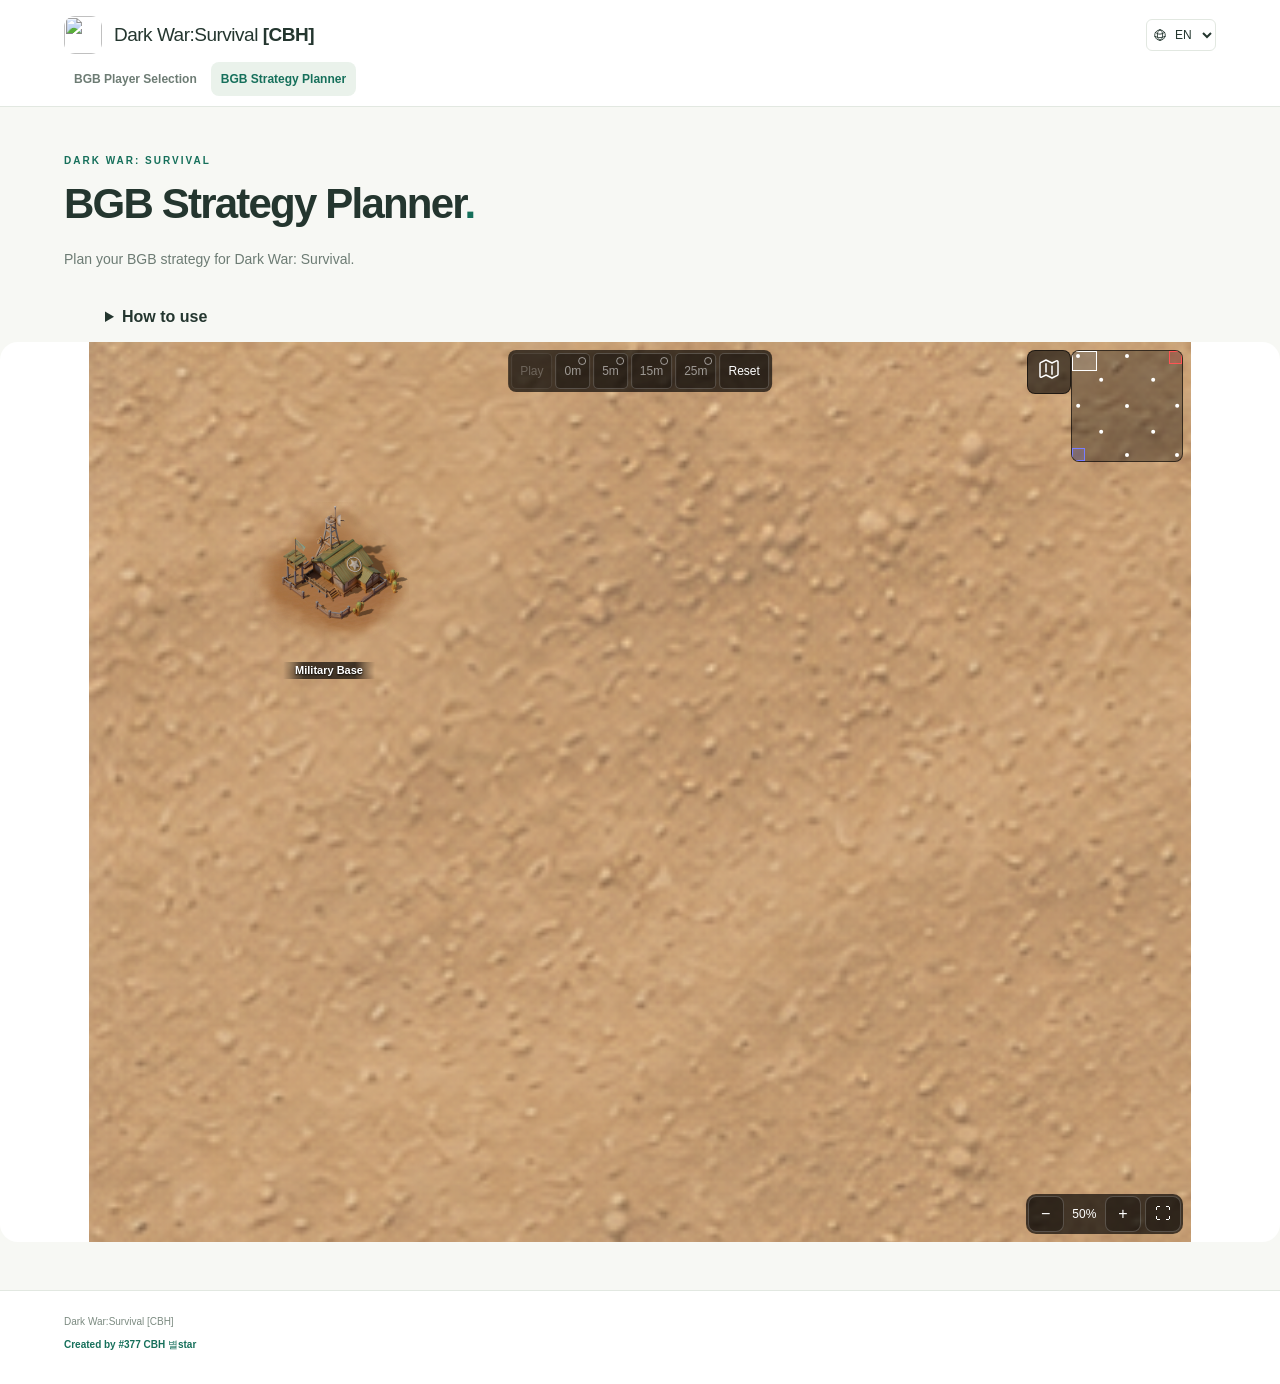
==== strategy.html @ 33934e62 "feat(randomBGB): 팀별 인원 선발과 BGB 전략 설계 추가 - A·B팀 신청자를 따로 관리하고 중복 신청을 제외한 뒤 팀별로 랜덤 또는 입력 순서로 선발 - 모바일 명" ====
<!doctype html>
<html lang="en">
<head>
  <meta charset="utf-8">
  <meta name="viewport" content="width=device-width, initial-scale=1">
  <meta name="description" content="Plan BGB tower layouts for Dark War: Survival." data-ko-content="다크워 서바이벌의 BGB 전략을 설계하는 도구입니다.">
  <meta name="theme-color" content="#16705b">
  <title data-ko-text="BGB 전략 설계">BGB Strategy Planner</title>
  <link rel="icon" type="image/png" href="./images/favicon.png">
  <link rel="stylesheet" href="./styles.css">
  <script src="./language.js" defer></script>
</head>
<body>
  <header class="site-header">
    <div class="page-shell site-header-inner">
      <div class="brand"><img class="brand-icon" src="./images/favicon.png" alt="" width="38" height="38"><span>Dark War:Survival <strong>[CBH]</strong></span></div>
      <select id="site-language" class="site-language" aria-label="Language" data-ko-aria-label="언어">
        <option value="ko" lang="ko">KO</option>
        <option value="en" lang="en" selected>EN</option>
      </select>
      <nav class="site-nav" aria-label="Site navigation" data-ko-aria-label="페이지 이동">
        <a href="./index.html" data-ko-text="BGB 인원 선발">BGB Player Selection</a>
        <a href="./strategy.html" aria-current="page" data-ko-text="BGB 전략 설계">BGB Strategy Planner</a>
      </nav>
    </div>
  </header>

  <div class="page-shell strategy-page">
    <main>
      <section class="intro" aria-labelledby="page-title">
        <p class="eyebrow">DARK WAR: SURVIVAL</p>
        <h1 id="page-title"><span data-ko-text="BGB 전략 설계">BGB Strategy Planner</span><span class="title-dot">.</span></h1>
        <p class="intro-description" data-ko-text="다크워 서바이벌 BGB 전략을 준비하는 공간입니다.">Plan your BGB strategy for Dark War: Survival.</p>
      </section>

      <details class="strategy-guide">
        <summary><strong data-ko-text="사용 방법">How to use</strong></summary>
        <ul>
          <li><strong data-ko-text="마우스">Mouse</strong> <span data-ko-text="드래그하거나 스페이스바를 누른 채 드래그하면 지도가 이동합니다. Ctrl/⌘를 누른 채 휠을 굴리면 확대·축소됩니다.">Drag the map or hold Space while dragging. Hold Ctrl or ⌘ and scroll to zoom.</span></li>
          <li><strong data-ko-text="터치">Touch</strong> <span data-ko-text="두 손가락을 같은 방향으로 드래그하거나 스페이스바를 누른 채 한 손가락으로 드래그하면 지도가 이동합니다. 두 손가락을 벌리거나 오므리면 확대·축소됩니다.">Drag with two fingers, or hold Space and drag with one finger, to move the map. Pinch to zoom.</span></li>
          <li><strong data-ko-text="타워 이동">Move a tower</strong> <span data-ko-text="타워와 목적지를 차례로 선택한 뒤 확인 버튼을 누르세요.">Select a tower, choose a destination, then press the check button to move.</span></li>
          <li><strong data-ko-text="이름 변경">Rename a tower</strong> <span data-ko-text="타워를 더블클릭하거나 두 번 탭해 이름을 바꾸세요.">Double-click or double-tap a tower to rename it.</span> <button id="strategy-reset-names" type="button" data-ko-text="타워 이름 초기화" disabled>Reset Tower Names</button></li>
          <li><strong data-ko-text="배치 저장">Save a layout</strong> <span data-ko-text="재생을 끈 상태에서 타워를 이동한 뒤 시간 버튼을 누르면 위치가 저장됩니다.">With Play off, move a tower and select a time button to save the positions.</span></li>
          <li><strong data-ko-text="배치 재생">Play a saved layout</strong> <span data-ko-text="재생을 켜고 시간 버튼을 누르면 타워가 저장된 위치로 이동합니다.">Turn on Play and select a time button to move the towers to their saved positions.</span></li>
          <li><strong data-ko-text="초기화">Reset</strong> <span data-ko-text="초기화를 누르면 타워가 시작 위치로 돌아가고, 저장된 배치가 모두 삭제되며 재생이 꺼집니다.">Press Reset to return towers to their starting positions, delete all saved layouts, and turn off Play.</span></li>
        </ul>
      </details>

      <section class="panel strategy-board" aria-label="Strategy canvas" data-ko-aria-label="전략 캔버스">
        <div id="strategy-map" class="strategy-map">
          <div id="strategy-move-status" class="strategy-move-status" role="status" data-ko-text="이동할 수 없는 위치입니다." hidden>You can’t move to this location.</div>
          <div id="strategy-save-status" class="strategy-move-status" role="status" data-ko-text="타워를 이동한 후 저장해 주세요." hidden>Move a tower before saving.</div>
          <div id="strategy-base-info" class="strategy-base-info" hidden>
            <img src="./images/bgb-strategy/industry-plant-no-shadow.png" width="32" height="32" alt="">
            <span id="strategy-base-info-name" aria-live="polite"></span>
            <button id="strategy-base-info-clear" type="button" aria-label="Clear tower selection" data-ko-aria-label="타워 선택 해제">
              <svg width="20" height="20" viewBox="0 0 24 24" fill="none" stroke="currentColor" stroke-width="1.5" aria-hidden="true">
                <circle cx="12" cy="12" r="9"></circle>
                <path d="m9 9 6 6m0-6-6 6" stroke-linecap="round"></path>
              </svg>
            </button>
          </div>
          <div id="strategy-record-controls" class="strategy-record-controls" role="group" aria-label="Layout recording" data-ko-aria-label="전략 배치 기록">
            <button id="strategy-play" type="button" aria-pressed="false" data-ko-text="재생" disabled>Play</button>
            <button type="button" data-minute="0" data-ko-text="0분">0m</button>
            <button type="button" data-minute="5" data-ko-text="5분">5m</button>
            <button type="button" data-minute="15" data-ko-text="15분">15m</button>
            <button type="button" data-minute="25" data-ko-text="25분">25m</button>
            <button id="strategy-record-reset" type="button" data-ko-text="초기화">Reset</button>
          </div>
          <div class="strategy-zoom" role="group" aria-label="Map zoom" data-ko-aria-label="전장 확대 및 축소">
            <button id="strategy-zoom-out" type="button" aria-label="Zoom out" data-ko-aria-label="축소">−</button>
            <output id="strategy-zoom-level" aria-label="Current zoom" data-ko-aria-label="현재 확대율"></output>
            <button id="strategy-zoom-in" type="button" aria-label="Zoom in" data-ko-aria-label="확대">+</button>
            <button id="strategy-fullscreen" type="button" aria-label="Fullscreen" data-ko-aria-label="전체화면" aria-pressed="false" hidden>⛶</button>
          </div>
          <div id="strategy-viewport" class="strategy-viewport" tabindex="0" role="region" aria-label="Battlefield map" data-ko-aria-label="전장 지도">
            <div class="strategy-surface">
              <canvas id="strategy-canvas" class="strategy-canvas" width="1200" height="1200" aria-label="BGB strategy map" data-ko-aria-label="BGB 전략 지도">
                <span data-ko-text="이 브라우저는 캔버스를 지원하지 않습니다.">This browser does not support canvas.</span>
              </canvas>
              <div class="strategy-territory strategy-territory-blue">
                <div class="strategy-hq" role="img" aria-label="Blue Team Headquarters" data-ko-aria-label="청팀 본부 건물"><span class="strategy-building-name" data-ko-text="본부 건물">Headquarters</span></div>
              </div>
              <div class="strategy-territory strategy-territory-red">
                <div class="strategy-hq" role="img" aria-label="Red Team Headquarters" data-ko-aria-label="홍팀 본부 건물"><span class="strategy-building-name" data-ko-text="본부 건물">Headquarters</span></div>
              </div>
              <div class="strategy-facility strategy-military strategy-military-northwest">
                <div class="strategy-facility-image" role="img" aria-label="Northwest Military Base" data-ko-aria-label="좌상단 군사 기지"><span class="strategy-building-name" data-ko-text="군사 기지">Military Base</span></div>
              </div>
              <div class="strategy-facility strategy-military strategy-military-southeast">
                <div class="strategy-facility-image" role="img" aria-label="Southeast Military Base" data-ko-aria-label="우하단 군사 기지"><span class="strategy-building-name" data-ko-text="군사 기지">Military Base</span></div>
              </div>
              <div class="strategy-facility strategy-hospital strategy-hospital-north">
                <div class="strategy-facility-image" role="img" aria-label="Northern Field Hospital" data-ko-aria-label="상단 의료 센터"><span class="strategy-building-name" data-ko-text="의료 센터">Field Hospital</span></div>
              </div>
              <div class="strategy-facility strategy-hospital strategy-hospital-south">
                <div class="strategy-facility-image" role="img" aria-label="Southern Field Hospital" data-ko-aria-label="하단 의료 센터"><span class="strategy-building-name" data-ko-text="의료 센터">Field Hospital</span></div>
              </div>
              <div class="strategy-facility strategy-refinery" style="--x: 39.5; --y: 110.5"><div class="strategy-facility-image" role="img" aria-label="Northwest Oil Refinery" data-ko-aria-label="왼쪽 위 정유 기지"><span class="strategy-building-name" data-ko-text="정유 기지">Oil Refinery</span></div></div>
              <div class="strategy-facility strategy-refinery" style="--x: 110.5; --y: 110.5"><div class="strategy-facility-image" role="img" aria-label="Northeast Oil Refinery" data-ko-aria-label="오른쪽 위 정유 기지"><span class="strategy-building-name" data-ko-text="정유 기지">Oil Refinery</span></div></div>
              <div class="strategy-facility strategy-refinery" style="--x: 7.5; --y: 74.5"><div class="strategy-facility-image" role="img" aria-label="Western Oil Refinery" data-ko-aria-label="왼쪽 정유 기지"><span class="strategy-building-name" data-ko-text="정유 기지">Oil Refinery</span></div></div>
              <div class="strategy-facility strategy-refinery" style="--x: 142.5; --y: 74.5"><div class="strategy-facility-image" role="img" aria-label="Eastern Oil Refinery" data-ko-aria-label="오른쪽 정유 기지"><span class="strategy-building-name" data-ko-text="정유 기지">Oil Refinery</span></div></div>
              <div class="strategy-facility strategy-refinery" style="--x: 39.5; --y: 39.5"><div class="strategy-facility-image" role="img" aria-label="Southwest Oil Refinery" data-ko-aria-label="왼쪽 아래 정유 기지"><span class="strategy-building-name" data-ko-text="정유 기지">Oil Refinery</span></div></div>
              <div class="strategy-facility strategy-refinery" style="--x: 110.5; --y: 39.5"><div class="strategy-facility-image" role="img" aria-label="Southeast Oil Refinery" data-ko-aria-label="오른쪽 아래 정유 기지"><span class="strategy-building-name" data-ko-text="정유 기지">Oil Refinery</span></div></div>
              <div class="strategy-facility strategy-rare-earth"><div class="strategy-facility-image" role="img" aria-label="Rare Earth Factory" data-ko-aria-label="희토류 공장"><span class="strategy-building-name" data-ko-text="희토류 공장">Rare Earth Factory</span></div></div>
              <div id="strategy-selection" class="strategy-selection" aria-hidden="true" hidden></div>
              <div id="strategy-move-preview" class="strategy-move-preview" hidden>
                <div class="strategy-move-actions">
                  <button id="strategy-move-cancel" type="button" aria-label="Cancel move" data-ko-aria-label="이동 취소">×</button>
                  <button id="strategy-move-confirm" type="button" aria-label="Confirm move" data-ko-aria-label="이동 확정">✓</button>
                </div>
              </div>
            </div>
          </div>
          <div class="strategy-minimap-controls">
            <button id="strategy-minimap-toggle" class="strategy-minimap-toggle" type="button" aria-controls="strategy-minimap" aria-expanded="true" aria-label="Hide minimap" data-ko-aria-label="미니맵 접기">
              <svg xmlns="http://www.w3.org/2000/svg" fill="none" viewBox="0 0 24 24" stroke-width="1.5" stroke="currentColor" aria-hidden="true" width="24" height="24">
                <path stroke-linecap="round" stroke-linejoin="round" d="M9 6.75V15m6-6v8.25m.503 3.498 4.875-2.437c.381-.19.622-.58.622-1.006V4.82c0-.836-.88-1.38-1.628-1.006l-3.869 1.934c-.317.159-.69.159-1.006 0L9.503 3.252a1.125 1.125 0 0 0-1.006 0L3.622 5.689C3.24 5.88 3 6.27 3 6.695V19.18c0 .836.88 1.38 1.628 1.006l3.869-1.934c.317-.159.69-.159 1.006 0l4.994 2.497c.317.158.69.158 1.006 0Z"/>
              </svg>
            </button>
            <div id="strategy-minimap" class="strategy-minimap" role="img" aria-label="Minimap showing bases, fixed buildings, and the current view" data-ko-aria-label="본진 영역, 고정 건물, 현재 시야를 보여주는 미니맵">
              <div id="strategy-minimap-markers" class="strategy-minimap-markers" aria-hidden="true"></div>
              <div id="strategy-minimap-view" class="strategy-minimap-view"></div>
            </div>
          </div>
        </div>
      </section>
    </main>

  </div>
  <footer class="site-footer">
    <div class="page-shell site-footer-inner">Dark War:Survival [CBH]<br><span class="creator-credit" data-ko-text="제작 · #377 CBH 별star">Created by #377 CBH 별star</span></div>
  </footer>
  <script defer src="./strategy.js"></script>
</body>
</html>
---- styles.css ----
:root {
  color-scheme: light;
  --ink: #24362f;
  --muted: #6d7c74;
  --green: #16705b;
  --border: #e2e8e1;
  font-family: -apple-system, BlinkMacSystemFont, "Segoe UI", "Apple SD Gothic Neo", "Malgun Gothic", sans-serif;
  color: var(--ink);
  background: #f7f8f4;
  font-synthesis: none;
}

* { box-sizing: border-box; }
body { margin: 0; }
button, input, textarea { font: inherit; }
button { cursor: pointer; }
svg { flex-shrink: 0; }
[hidden] { display: none !important; }
.icon-defs { position: absolute; width: 0; height: 0; overflow: hidden; }
.icon { width: 24px; height: 24px; }
.page-shell { max-width: 1200px; margin: 0 auto; padding-inline: 24px; }
.draw-shell { max-width: 640px; }
.site-header { border-bottom: 1px solid var(--border); background: #fff; }
.site-header-inner { display: grid; grid-template-columns: minmax(0, 1fr) auto; align-items: center; gap: 8px; padding-block: 16px 10px; }
.brand { display: flex; align-items: center; gap: 12px; font-size: 19px; letter-spacing: -.5px; }
.brand strong { font-weight: 750; }
.brand-icon { width: 38px; height: 38px; border-radius: 11px; object-fit: cover; }
.site-nav { grid-column: 1 / -1; display: flex; flex-wrap: wrap; align-items: center; gap: 4px; }
.site-nav a { padding: 10px; border-radius: 8px; color: var(--muted); font-size: 12px; font-weight: 650; text-decoration: none; white-space: nowrap; }
.site-nav a:hover, .site-nav a[aria-current="page"] { background: #eaf2eb; color: var(--green); }
.site-nav a:focus-visible, .site-language:focus-visible { outline: 3px solid #6ea58d; outline-offset: 2px; }
.site-language { min-height: 32px; padding: 2px 6px 2px 24px; border: 1px solid var(--border); border-radius: 6px; background: #fff url("./images/globe-alt.svg") 6px center / 14px no-repeat; color: var(--ink); font: inherit; font-size: 12px; }
.intro { padding: 48px 0 36px; }
.eyebrow { margin: 0 0 12px; color: var(--green); font-size: 10px; font-weight: 750; letter-spacing: 2px; }
h1 { margin: 0; font-size: clamp(30px, 4vw, 42px); line-height: 1.25; letter-spacing: -1.8px; font-weight: 750; }
.title-dot { color: var(--green); }
.intro-description { margin: 16px 0 0; color: var(--muted); font-size: 14px; line-height: 1.8; word-break: keep-all; }
.workspace, #draw-form { display: grid; grid-template-columns: minmax(0, 1fr); gap: 16px; }
.panel { border: 1px solid var(--border); border-radius: 18px; background: #fff; }
.page-shell.strategy-page { max-width: none; padding-inline: 0; }
.strategy-page .intro { max-width: 1200px; margin-inline: auto; padding-inline: 24px; }
.strategy-guide { width: 1102px; max-width: 100%; margin: 0 auto 16px; padding-inline: 16px; }
.strategy-guide summary { width: fit-content; cursor: pointer; }
.strategy-guide ul { display: grid; gap: 4px; margin: 8px 0 0; padding-left: 18px; color: var(--muted); font-size: 13px; line-height: 1.6; }
.strategy-guide button { margin-inline-start: 4px; padding: 2px 6px; border: 1px solid var(--border); border-radius: 5px; background: white; color: var(--ink); white-space: nowrap; }
.strategy-guide button:disabled { opacity: .5; cursor: default; }
.strategy-board { border: 0; }
.strategy-map { position: relative; width: 1102px; max-width: 100%; margin-inline: auto; }
.strategy-map:fullscreen { width: 100%; height: 100%; }
.strategy-map:fullscreen .strategy-viewport { height: 100%; }
.strategy-zoom button[aria-pressed="true"] { background: #fff4; }
.strategy-move-status { position: absolute; z-index: 1; bottom: 12px; left: 50%; translate: -50% 0; width: max-content; max-width: calc(100% - 24px); padding: 6px 10px; border-radius: 6px; background: #000b; color: white; font-size: 12px; text-align: center; pointer-events: none; }
.strategy-base-info:not([hidden]) { position: absolute; z-index: 1; top: 8px; left: 8px; display: flex; align-items: center; gap: 6px; max-width: calc((100% - 158px) / 2); padding: 4px 8px; border-radius: 8px; background: #000a; color: white; font-size: 12px; pointer-events: none; }
.strategy-base-info img { flex: none; object-fit: contain; }
.strategy-base-info { border: 2px solid #787dff; }
.strategy-base-info.is-red-team { border-color: #ff5454; }
.strategy-base-info span { flex: 1; min-width: 0; overflow: hidden; text-overflow: ellipsis; white-space: nowrap; }
.strategy-base-info button { display: grid; place-items: center; flex: none; width: 44px; height: 44px; padding: 0; border: 0; background: transparent; color: inherit; pointer-events: auto; }
.strategy-zoom { position: absolute; z-index: 1; right: 8px; bottom: 8px; display: flex; align-items: center; gap: 4px; padding: 2px; border-radius: 10px; background: #000a; color: white; }
.strategy-zoom button { width: 36px; height: 36px; border: 1px solid #fff3; border-radius: 8px; background: #0004; color: inherit; }
.strategy-zoom button:disabled { opacity: .45; cursor: default; }
.strategy-zoom output { min-width: 5ch; text-align: center; font-size: 12px; font-variant-numeric: tabular-nums; }
.strategy-record-controls { position: absolute; z-index: 3; top: 8px; left: 50%; translate: -50% 0; display: flex; gap: 3px; padding: 3px; border-radius: 8px; background: #000a; color: white; }
.strategy-record-controls button { min-height: 36px; padding: 0 8px; border: 1px solid #fff3; border-radius: 5px; background: #0004; color: inherit; font-size: 12px; white-space: nowrap; }
.strategy-record-controls button:disabled { opacity: .45; cursor: default; }
.strategy-record-controls button[aria-pressed="true"] { background: #a73232; }
.strategy-record-controls [data-minute]:not(.is-recorded),
.strategy-record-controls:not(:has(.is-recorded)) #strategy-play { color: #fff8; }
.strategy-record-controls [data-minute] { position: relative; }
.strategy-record-controls [data-minute]::after { content: ""; position: absolute; top: 3px; right: 3px; width: 6px; height: 6px; border: 1px solid #fff8; border-radius: 50%; pointer-events: none; }
.strategy-record-controls .is-recorded { border-color: #a4da69; background: #375422; }
.strategy-record-controls .is-recorded::after { border-color: #a4da69; background: #a4da69; }
.strategy-viewport { width: 100%; height: 100vh; height: 100dvh; overflow: auto; scrollbar-width: none; touch-action: none; }
.strategy-viewport::-webkit-scrollbar { display: none; }
.strategy-surface { position: relative; overflow: clip; }
.strategy-territory { position: absolute; width: calc(18 * var(--cell-size)); aspect-ratio: 1; container-type: inline-size; outline: 2px solid currentColor; outline-offset: -2px; box-shadow: inset 0 0 14px currentColor; pointer-events: none; }
.strategy-territory-blue { bottom: 0; left: 0; color: #787dff; --hq-image: url("./images/bgb-strategy/bgb-hq-blue.png"); --hq-glow: #60a5fa73; }
.strategy-territory-red { top: 0; right: 0; color: #ff5454; --hq-image: url("./images/bgb-strategy/bgb-hq-red.png"); --hq-glow: #f8717173; }
.strategy-hq { position: absolute; width: calc(100% * 5 / 18); aspect-ratio: 1; background: var(--hq-image) center / contain no-repeat; filter: drop-shadow(0 7px 7px #2d160a57) drop-shadow(0 0 14px var(--hq-glow)); }
.strategy-territory-blue .strategy-hq { bottom: 0; left: 0; }
.strategy-territory-red .strategy-hq { top: 0; right: 0; }
.strategy-player-base { position: absolute; width: calc(100% / 6); aspect-ratio: 1; background: url("./images/bgb-strategy/industry-plant-no-shadow.png") center / contain no-repeat; pointer-events: auto; cursor: grab; }
.strategy-player-base {
  --avatar-size: clamp(12px, 42%, 56px);
}
.strategy-player-base:has(> .strategy-arrival) {
  background-image: none;
}
.strategy-arrival {
  --arrival-duration: 2000ms;
  position: absolute;
  inset: 0;
  pointer-events: none;
}
.strategy-arrival::before {
  content: "";
  position: absolute;
  inset: 11% 10%;
  background: radial-gradient(ellipse, #8cecff66, transparent 68%);
  animation: strategy-arrival-glow var(--arrival-duration) ease-out both;
}
.strategy-arrival::after {
  content: "";
  position: absolute;
  inset: 10%;
  border-radius: 50%;
  background: conic-gradient(transparent 10%, #55c8ef22 35%, #77dafa 64%, #dcfaff 78%, transparent 84%);
  mask-image: radial-gradient(closest-side, transparent 58%, black 74%, black 87%, transparent 100%);
  animation: strategy-arrival-spin var(--arrival-duration) linear both;
}
.strategy-arrival > span {
  position: absolute;
  inset: 0;
  background: url("./images/bgb-strategy/industry-plant-no-shadow.png") center / contain no-repeat;
  animation: strategy-base-appear var(--arrival-duration) ease-out both;
}
.strategy-arrival > i {
  position: absolute;
  left: 50%;
  bottom: 50%;
  width: clamp(4px, 14%, 28px);
  height: 190%;
  border-radius: 50%;
  background: linear-gradient(transparent, #7cdeff80 55%, #edfcff 96%, transparent);
  box-shadow: 0 12px 18px -7px #61dcff;
  transform-origin: center bottom;
  animation: strategy-arrival-beam var(--arrival-duration) ease-out both;
}
@keyframes strategy-arrival-beam {
  0%, 65% { opacity: 0; transform: translate(-50%, -110%) scaleX(.45); }
  71% { opacity: .75; }
  77% { opacity: 1; transform: translate(-50%, 0) scaleX(1); }
  90%, 100% { opacity: 0; transform: translate(-50%, 0) scaleX(.5); }
}
@keyframes strategy-arrival-spin {
  0% { transform: scale(.35) scaleY(.62) rotate(0turn); opacity: 0; }
  14%, 76% { opacity: .85; }
  100% { transform: scale(1.15) scaleY(.62) rotate(4turn); opacity: 0; }
}
@keyframes strategy-base-appear {
  0%, 76% { opacity: 0; }
  100% { opacity: 1; }
}
@keyframes strategy-arrival-glow {
  0%, 100% { opacity: 0; }
  48% { opacity: 1; }
}
.strategy-player-base:has(> .strategy-arrival) > .strategy-building-name,
.strategy-player-base.is-selected:has(> .strategy-arrival)::before,
.strategy-player-base.is-selected:has(> .strategy-arrival)::after {
  visibility: hidden;
}
.strategy-player-base::before,
.strategy-player-base::after {
  position: absolute;
  top: 40%;
  left: 50%;
  translate: -50% -50%;
  width: var(--avatar-size);
  aspect-ratio: 1;
  border-radius: 50%;
  pointer-events: none;
}
.strategy-player-base.is-selected::before,
.strategy-player-base.is-selected::after { content: ""; }
.strategy-player-base::before {
  z-index: 1;
  border: 2px solid #efd6b7;
  background: #969593 url("data:image/svg+xml,%3Csvg xmlns='http://www.w3.org/2000/svg' viewBox='0 0 24 24' fill='white'%3E%3Ccircle cx='12' cy='8' r='4'/%3E%3Cpath d='M4 21a8 8 0 0 1 16 0z'/%3E%3C/svg%3E") center / 66% no-repeat;
  box-shadow: 0 1px 3px #0006;
}
.strategy-player-base::after {
  width: calc(var(--avatar-size) + clamp(5px, 10%, 12px));
  background: conic-gradient(transparent 0deg 48deg, #8fe83b 48deg 145deg, transparent 145deg);
  mask-image: radial-gradient(circle closest-side, transparent 78%, black 80%);
}
.strategy-building-name {
  position: absolute;
  left: 50%;
  translate: -50% 0;
  padding: 2px 6px;
  color: white;
  font-size: 11px;
  font-weight: 700;
  line-height: 1.2;
  white-space: nowrap;
}
.strategy-player-base .strategy-building-name,
.strategy-hq .strategy-building-name {
  bottom: 0;
  max-width: 100%;
  overflow: hidden;
  text-overflow: ellipsis;
  border-radius: 4px;
  background: #000a;
  color: #93c5fd;
  font-size: clamp(8px, 3cqw, 12px);
}
.strategy-territory-red .strategy-building-name { color: #fca5a5; }
.strategy-facility-image .strategy-building-name {
  top: 100%;
  padding-inline: 12px;
  background: linear-gradient(90deg, transparent, #000a 22% 78%, transparent);
  text-shadow: 0 1px 2px #000;
}
@container (min-width: 360px) {
  .strategy-hq { background-image: url("./images/bgb-strategy/bgb-headquarters.png"); }
}
.strategy-facility { position: absolute; width: calc(5 * var(--cell-size)); aspect-ratio: 1; container-type: inline-size; pointer-events: none; }
.strategy-surface .strategy-territory,
.strategy-surface .strategy-facility { pointer-events: auto; cursor: grab; }
.strategy-viewport.has-selected-base .strategy-facility { background-color: rgb(0 0 0 / 8%); box-shadow: inset 0 0 0 1px #2d160a40, 0 0 3px #2d160a33; }
.strategy-military { --facility-overview: url("./images/bgb-strategy/lod-military-center.png"); --facility-detail: url("./images/bgb-strategy/military-center.png"); }
.strategy-military-northwest { top: calc(5 * var(--cell-size)); left: calc(5 * var(--cell-size)); }
.strategy-military-southeast { bottom: calc(5 * var(--cell-size)); right: calc(5 * var(--cell-size)); }
.strategy-hospital { left: calc(72 * var(--cell-size)); --facility-overview: url("./images/bgb-strategy/lod-field-hospital.png"); --facility-detail: url("./images/bgb-strategy/hospital.png"); }
.strategy-hospital-north { top: calc(5 * var(--cell-size)); }
.strategy-hospital-south { bottom: calc(5 * var(--cell-size)); }
.strategy-refinery {
  left: calc(var(--x) * var(--cell-size));
  bottom: calc(var(--y) * var(--cell-size));
  translate: -50% 50%;
  --facility-overview: url("./images/bgb-strategy/lod-oil-refinery.png");
  --facility-detail: url("./images/bgb-strategy/oil-refinery.png");
}
.strategy-rare-earth {
  left: calc(72 * var(--cell-size));
  bottom: calc(72 * var(--cell-size));
  --facility-overview: url("./images/bgb-strategy/lod-golden-ball.png");
  --facility-detail: url("./images/bgb-strategy/golden-ball.png");
}
.strategy-facility-image { position: absolute; inset: 0; background: var(--facility-overview) center / contain no-repeat; }
@container (min-width: 100px) {
  .strategy-facility-image { background-image: var(--facility-detail); }
}
.strategy-canvas {
  display: block;
  width: 100%;
  height: auto;
  cursor: grab;
  background:
    linear-gradient(#ffe8c240, #ffe8c240),
    #ac805b url("./images/bgb-strategy/bgb-sand.png") center / cover;
}
.strategy-selection { position: absolute; width: var(--cell-size); height: var(--cell-size); border: 2px solid #fff2af; background: #ffdf851c; box-shadow: 0 0 8px 2px #ffd87a9c, inset 0 0 5px #ffdc88; pointer-events: none; }
.strategy-selection::before, .strategy-selection::after { content: ''; position: absolute; }
.strategy-selection::before { inset: -2px -100%; background: linear-gradient(90deg, transparent, #ffe7a699, transparent) top / 100% 1px no-repeat, linear-gradient(90deg, transparent, #ffe7a699, transparent) bottom / 100% 1px no-repeat; }
.strategy-selection::after { inset: -100% -2px; background: linear-gradient(transparent, #ffe7a699, transparent) left / 1px 100% no-repeat, linear-gradient(transparent, #ffe7a699, transparent) right / 1px 100% no-repeat; }
.strategy-move-preview {
  --placement-color: #beef68;
  position: absolute;
  z-index: 2;
  width: calc(3 * var(--cell-size));
  aspect-ratio: 1;
  background:
    url("./images/bgb-strategy/industry-plant-no-shadow.png") center / contain no-repeat,
    linear-gradient(90deg, var(--placement-color) 1px, transparent 1px) 0 0 / calc(100% / 3) 100%,
    linear-gradient(var(--placement-color) 1px, transparent 1px) 0 0 / 100% calc(100% / 3),
    color-mix(in srgb, var(--placement-color) 40%, transparent);
  box-shadow: inset 0 0 0 1px var(--placement-color);
  pointer-events: none;
}
.strategy-move-preview.is-blocked { --placement-color: #ff6262; }
.strategy-move-actions { position: absolute; top: calc(100% + 4px); left: 50%; translate: -50% 0; display: flex; gap: 4px; }
.strategy-move-preview.is-near-bottom .strategy-move-actions { top: auto; bottom: calc(100% + 4px); }
.strategy-move-actions button { width: 44px; height: 44px; padding: 0; border: 1px solid #0005; border-radius: 50%; background: #e65b4e; color: white; font-size: 22px; font-weight: 700; box-shadow: 0 2px 4px #2d160a55, inset 0 -2px 0 #0003; text-shadow: 0 1px 2px #0008; pointer-events: auto; }
#strategy-move-confirm { background: #91c843; }
#strategy-move-confirm:disabled { background: #55534f; color: #c5c2bc; cursor: default; }
.strategy-viewport:active .strategy-canvas { cursor: grabbing; }
.strategy-viewport.has-selected-base :is(.strategy-canvas, .strategy-player-base, .strategy-territory, .strategy-facility) { cursor: default; }
.strategy-minimap-controls { position: absolute; top: 8px; right: 8px; width: min(156px, calc((100% - 158px) / 2)); display: flex; justify-content: flex-end; align-items: flex-start; pointer-events: none; }
@media (max-width: 760px) {
  .strategy-base-info:not([hidden]),
  .strategy-minimap-controls { top: 56px; }
  .strategy-base-info:not([hidden]) { width: calc(50% - 12px); max-width: none; }
  .strategy-minimap-controls { width: min(156px, calc(50% - 12px)); }
}
.strategy-minimap-toggle { flex: 0 0 44px; height: 44px; border: 1px solid #0009; border-radius: 8px; background: #0009; color: white; font-size: 22px; pointer-events: auto; }
.strategy-minimap { position: relative; flex: 1; min-width: 0; aspect-ratio: 1; overflow: hidden; border: 1px solid #0009; border-radius: 8px; background: #0005; pointer-events: auto; cursor: pointer; }
.strategy-minimap-markers { position: absolute; inset: 0; }
.strategy-minimap-markers .strategy-territory { outline-width: 1px; outline-offset: -1px; box-shadow: none; }
.strategy-minimap-markers .strategy-territory-blue { background-color: #787dff33; }
.strategy-minimap-markers .strategy-territory-red { background-color: #ff545433; }
.strategy-minimap-markers .strategy-facility::after {
  content: "";
  position: absolute;
  top: 50%;
  left: 50%;
  translate: -50% -50%;
  width: 4px;
  aspect-ratio: 1;
  border-radius: 50%;
  background: white;
}
.strategy-minimap-view { position: absolute; border: 1px solid white; background: #ffffff26; }
.draw-panel { padding: clamp(15px, 3vw, 26px); box-shadow: 0 4px 24px #24362f04; }
.section-heading { display: flex; align-items: center; gap: 10px; margin-bottom: 22px; }
.draw-panel .section-heading { margin-bottom: 14px; }
.step-number { display: grid; place-items: center; width: 27px; height: 27px; border-radius: 8px; background: #f0f4ee; color: #65776b; font-size: 11px; font-weight: 700; }
h2 { margin: 0; font-size: 17px; font-weight: 700; letter-spacing: -.5px; }
.count-badge { margin-left: auto; padding: 5px 10px; background: #edf5ef; border-radius: 7px; color: var(--green); font-size: 12px; font-weight: 700; }
.field-label { display: block; margin-bottom: 8px; font-size: 13px; font-weight: 650; }
.field-description { margin: 0 0 13px; color: var(--muted); font-size: 12px; line-height: 1.6; word-break: keep-all; }
textarea { display: block; width: 100%; min-width: 0; height: 50px; padding: 6px 9px; resize: none; border: 1px solid #dce4dc; border-radius: 8px; background: #fbfcfa; color: var(--ink); font-size: 16px; line-height: 24px; }
textarea::placeholder { color: #a3aea5; }
input:focus-visible, textarea:focus-visible, button:focus-visible, summary:focus-visible { outline: 3px solid #6ea58d; outline-offset: 2px; }
textarea:focus { border-color: var(--green); background: white; }
.roster-panel { margin-top: 8px; border: 1px solid var(--border); border-radius: 10px; }
.roster-panel summary, .result-card summary { display: flex; align-items: center; gap: 8px; min-height: 50px; padding: 9px 12px; cursor: pointer; list-style: none; border-radius: 9px; font-size: 14px; font-weight: 650; }
summary::-webkit-details-marker { display: none; }
.roster-panel summary::before, .result-card summary::before { content: ''; flex: 0 0 6px; height: 6px; margin-right: 3px; border: solid var(--muted); border-width: 0 2px 2px 0; transform: rotate(-45deg); }
details[open] > summary::before { transform: rotate(45deg); }
.roster-body { padding: 0 10px 10px; }
.roster-entry { display: grid; grid-template-columns: minmax(0, 1fr) auto; gap: 6px; }
.roster-confirm { min-width: 52px; padding: 0 8px; border: 1px solid var(--border); border-radius: 8px; background: #edf5ef; color: var(--green); font-size: 14px; font-weight: 700; }
.roster-confirm:hover { background: #e2eee5; }
.roster-stats { margin: 7px 0 0; color: var(--muted); font-size: 11px; line-height: 1.6; }
.applicant-list { --row-height: 46px; --row-gap: 4px; display: grid; grid-auto-rows: var(--row-height); gap: var(--row-gap); max-height: calc(5 * var(--row-height) + 4 * var(--row-gap)); overflow-y: auto; padding: 0; margin: 8px 0 0; list-style: none; }
.applicant-list:empty { display: none; }
.applicant-list.is-expanded { max-height: none; }
.applicant-toggle { display: grid; place-items: center; width: 100%; min-height: 44px; margin-top: 6px; border: 1px solid var(--border); border-radius: 8px; background: #edf5ef; color: var(--green); }
.applicant-toggle:hover { background: #e2eee5; }
.applicant-toggle[aria-expanded="true"] .icon { transform: rotate(180deg); }
.applicant-row { display: flex; min-width: 0; border: 1px solid var(--border); border-radius: 7px; background: #fbfcfa; }
.applicant-row label { display: flex; flex: 1; align-items: center; gap: 8px; min-width: 0; min-height: 44px; padding: 0 8px; cursor: pointer; }
.applicant-row input { flex: none; width: 17px; height: 17px; margin: 0; accent-color: var(--green); }
.applicant-name { min-width: 0; overflow: hidden; text-overflow: ellipsis; white-space: nowrap; font-size: 14px; }
.applicant-delete { flex: none; min-width: 44px; min-height: 44px; border: 0; border-radius: 6px; background: transparent; color: #ad4036; font-size: 12px; }
.applicant-delete:hover { background: #fff0ed; }
.count-fields { display: grid; gap: 12px; }
.count-fields + .field-description { margin: 9px 0 0; }
.selection-method { min-width: 0; margin: 16px 0 0; padding: 0; border: 0; }
.selection-method .field-label { margin-bottom: 4px; padding: 0; }
.selection-method .field-description { margin: 8px 0 0; }
.selection-switch { display: flex; align-items: center; justify-content: space-between; gap: 8px; min-height: 44px; padding: 0 10px; border: 1px solid var(--border); border-radius: 8px; background: #fbfcfa; cursor: pointer; font-size: 14px; }
.selection-switch + .selection-switch { margin-top: 6px; }
.selection-switch input { appearance: none; flex: none; display: flex; align-items: center; width: 38px; height: 22px; margin: 0; padding: 3px; border-radius: 11px; background: #65776b; cursor: pointer; }
.selection-switch input::before { content: ''; width: 16px; height: 16px; border-radius: 50%; background: white; }
.selection-switch input:checked { justify-content: flex-end; background: var(--green); }
@media (forced-colors: active) { .selection-switch input { appearance: auto; width: 22px; } .selection-switch input::before { content: none; } }
.number-field { display: flex; border: 1px solid #dce4dc; border-radius: 9px; background: #fbfcfa; }
.number-field input { min-width: 0; width: 100%; padding: 12px 14px; border: none; border-radius: 9px; background: transparent; color: var(--ink); font-size: 20px; font-weight: 650; }
.draw-message { margin: 14px 0 0; color: #ad4036; font-size: 12px; line-height: 1.6; }
.draw-message:empty { margin: 0; }
.form-actions { display: grid; gap: 8px; margin-top: 16px; }
.draw-button, .reset-button { display: flex; align-items: center; justify-content: center; gap: 8px; min-height: 48px; padding: 8px 16px; border: 1px solid transparent; border-radius: 10px; color: white; background: var(--green); font-size: 15px; font-weight: 650; }
.reset-button { border-color: var(--border); color: var(--ink); background: white; }
.reset-button:hover { background: #f0f4ee; }
.draw-button:hover { background: #105944; }
.draw-button:active { transform: translateY(1px); }
.draw-button .icon { width: 21px; height: 21px; }
.storage-note { margin: 12px 0 0; color: var(--muted); font-size: 10px; text-align: center; line-height: 1.7; }
.storage-note + .storage-note { margin-top: 4px; }
.results-heading { display: flex; flex-direction: column; align-items: flex-start; gap: 8px; margin-bottom: 14px; }
.results-heading .section-heading { margin: 0; }
.result-status { padding: 7px 11px; border: 1px solid var(--border); border-radius: 20px; color: var(--muted); font-size: 11px; white-space: nowrap; }
.result-status.is-complete { background: #e8f3ec; border-color: #d7e8dc; color: var(--green); }
.draw-count { margin: -6px 0 8px; color: var(--green); font-size: 14px; font-weight: 700; line-height: 1.6; }
.draw-time { margin: 0 0 16px; color: var(--muted); font-size: 12px; line-height: 1.6; }
.results-empty { margin: 14px 0 0; padding: 14px 12px; border-radius: 8px; background: #f7f8f4; color: var(--muted); font-size: 14px; line-height: 1.6; }
.result-groups { display: grid; gap: 18px; }
.result-stack { display: grid; gap: 8px; }
.result-stack h3 { margin: 0 0 2px; font-size: 14px; }
.result-card { --accent: var(--green); --tint: #f0f6ef; position: relative; min-width: 0; border: 1px solid var(--border); border-left: 3px solid var(--accent); border-radius: 10px; background: #fff; }
.reserve-card { --accent: #84612d; --tint: #faf6ee; }
.unselected-card { --accent: #5d7080; --tint: #f0f3f6; }
.result-card summary { min-height: 54px; padding-right: 79px; }
.result-label { min-width: 0; }
.result-total { margin-left: auto; color: var(--accent); font-size: 12px; font-weight: 700; white-space: nowrap; }
.result-empty { margin: 0; padding: 2px 12px 12px; color: var(--muted); font-size: 13px; }
.name-list { display: grid; gap: 6px; padding: 0 10px 10px; margin: 0; list-style: none; }
.name-list li { display: flex; align-items: baseline; gap: 8px; min-width: 0; padding: 9px; border-radius: 6px; background: var(--tint); font-size: 14px; line-height: 1.5; }
.person-number { color: var(--accent); font-size: 11px; font-variant-numeric: tabular-nums; }
.person-name { min-width: 0; overflow-wrap: anywhere; }
.download-button { position: absolute; top: 5px; right: 5px; display: flex; align-items: center; justify-content: center; gap: 4px; min-width: 64px; min-height: 44px; padding: 4px 6px; border: 1px solid var(--border); border-radius: 7px; background: #fff; color: var(--accent); font-size: 12px; font-weight: 700; }
.download-button .icon { width: 16px; height: 16px; }
.download-button:hover:not(:disabled) { background: var(--tint); }
.download-button:disabled { opacity: .45; cursor: not-allowed; }
.download-status { margin: 12px 0 0; color: #ad4036; font-size: 12px; line-height: 1.6; }
.download-status:empty { display: none; }
.site-footer { margin-top: 48px; border-top: 1px solid var(--border); background: #fff; color: #7c8b81; font-size: 10px; line-height: 1.8; }
.site-footer-inner { padding-block: 22px 30px; }
.creator-credit { display: inline-block; margin-top: 5px; color: var(--green); font-weight: 600; }
.noscript-notice { padding: 16px; background: #fff0ed; color: #ad4036; border-radius: 10px; }

@media (max-width: 720px) {
  .page-shell { padding-inline: 20px; }
  .brand { font-size: 17px; }
  .intro { padding: 34px 0 28px; }
  .intro-description { font-size: 13px; }
  .site-footer { margin-top: 32px; }
}

@media (max-width: 480px) {
  .page-shell { padding-inline: 16px; }
  .brand { gap: 8px; }
  .brand-icon { width: 32px; height: 32px; border-radius: 9px; }
  .eyebrow { font-size: 8px; letter-spacing: 1.5px; }
}
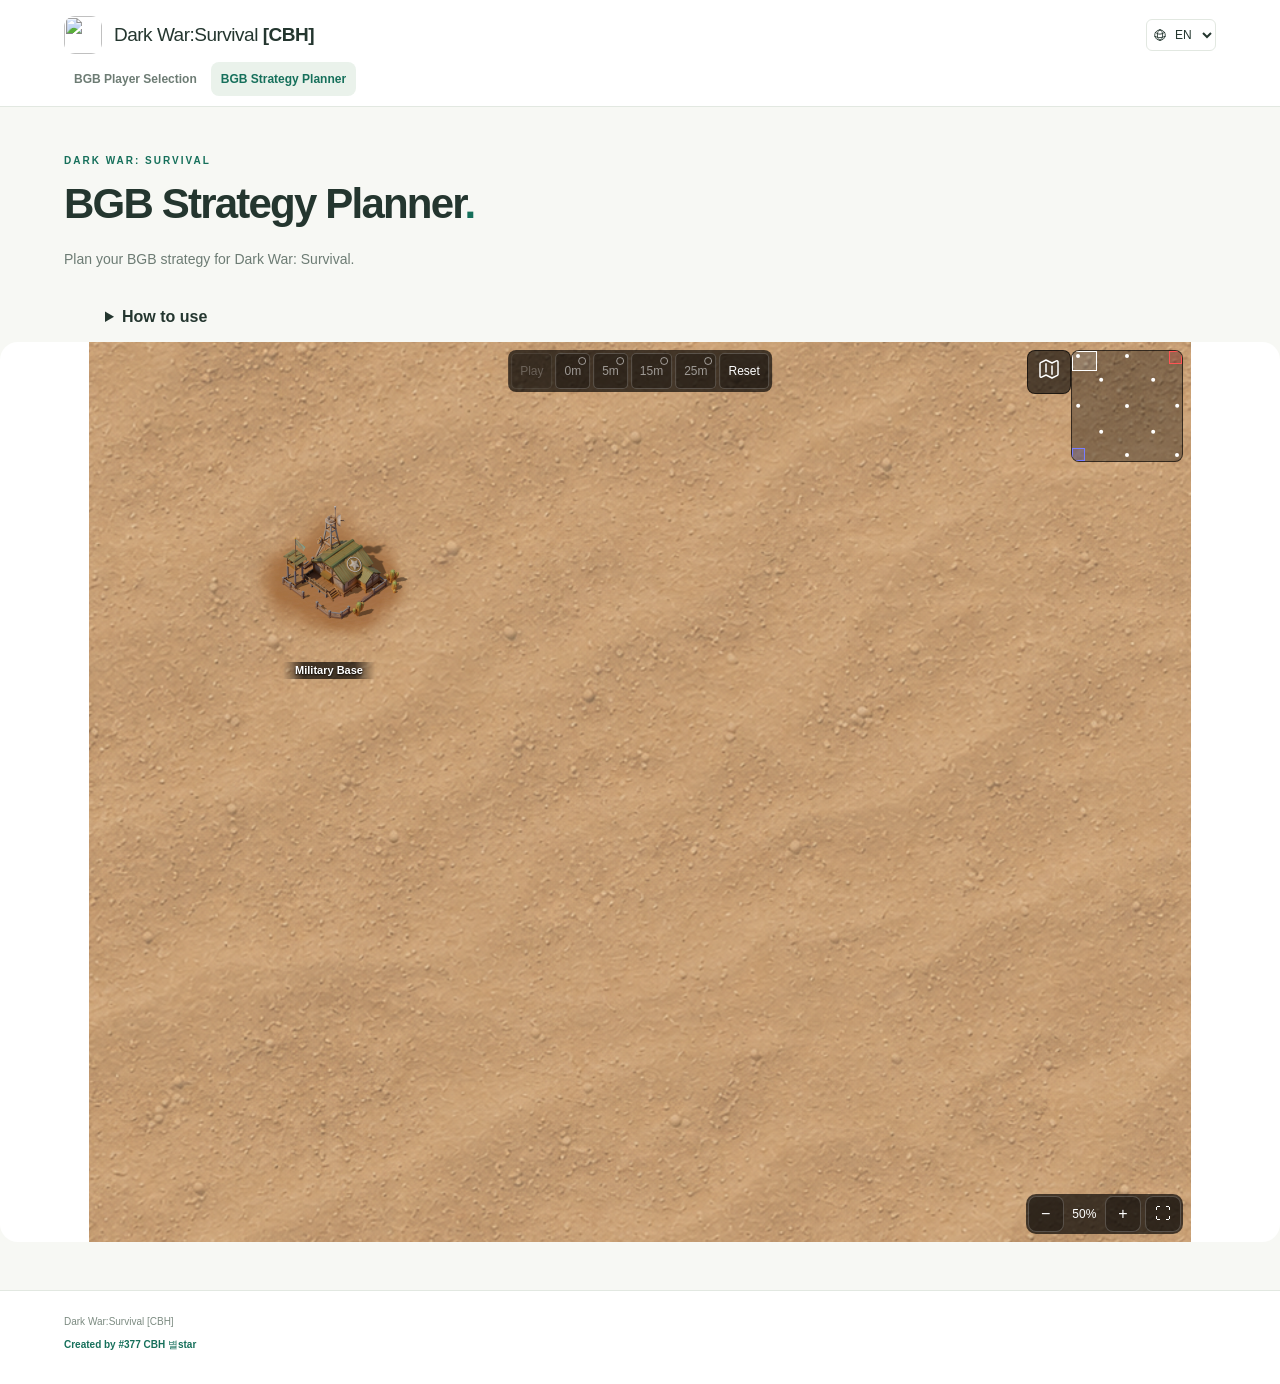
==== commit 58fba83c: "fix(root): 배포 페이지와 정적 파일 캐시 우회 - 추첨기와 전략판 링크 및 CSS·스크립트 주소에 버전을 적용" ====
--- a/strategy.html
+++ b/strategy.html
@@ -7,8 +7,8 @@
   <meta name="theme-color" content="#16705b">
   <title data-ko-text="BGB 전략 설계">BGB Strategy Planner</title>
   <link rel="icon" type="image/png" href="./images/favicon.png">
-  <link rel="stylesheet" href="./styles.css">
-  <script src="./language.js" defer></script>
+  <link rel="stylesheet" href="./styles.css?v=20261114-1">
+  <script src="./language.js?v=20261114-1" defer></script>
 </head>
 <body>
   <header class="site-header">
@@ -19,8 +19,8 @@
         <option value="en" lang="en" selected>EN</option>
       </select>
       <nav class="site-nav" aria-label="Site navigation" data-ko-aria-label="페이지 이동">
-        <a href="./index.html" data-ko-text="BGB 인원 선발">BGB Player Selection</a>
-        <a href="./strategy.html" aria-current="page" data-ko-text="BGB 전략 설계">BGB Strategy Planner</a>
+        <a href="./index.html?v=20261114-1" data-ko-text="BGB 인원 선발">BGB Player Selection</a>
+        <a href="./strategy.html?v=20261114-1" aria-current="page" data-ko-text="BGB 전략 설계">BGB Strategy Planner</a>
       </nav>
     </div>
   </header>
@@ -132,6 +132,6 @@
   <footer class="site-footer">
     <div class="page-shell site-footer-inner">Dark War:Survival [CBH]<br><span class="creator-credit" data-ko-text="제작 · #377 CBH 별star">Created by #377 CBH 별star</span></div>
   </footer>
-  <script defer src="./strategy.js"></script>
+  <script defer src="./strategy.js?v=20261114-1"></script>
 </body>
 </html>
--- a/styles.css
+++ b/styles.css
@@ -240,7 +240,7 @@
   cursor: grab;
   background:
     linear-gradient(#ffe8c240, #ffe8c240),
-    #ac805b url("./images/bgb-strategy/bgb-sand.png") center / cover;
+    #ac805b url("./images/bgb-strategy/bgb-sand.png") center / var(--strategy-background-size, cover) repeat;
 }
 .strategy-selection { position: absolute; width: var(--cell-size); height: var(--cell-size); border: 2px solid #fff2af; background: #ffdf851c; box-shadow: 0 0 8px 2px #ffd87a9c, inset 0 0 5px #ffdc88; pointer-events: none; }
 .strategy-selection::before, .strategy-selection::after { content: ''; position: absolute; }
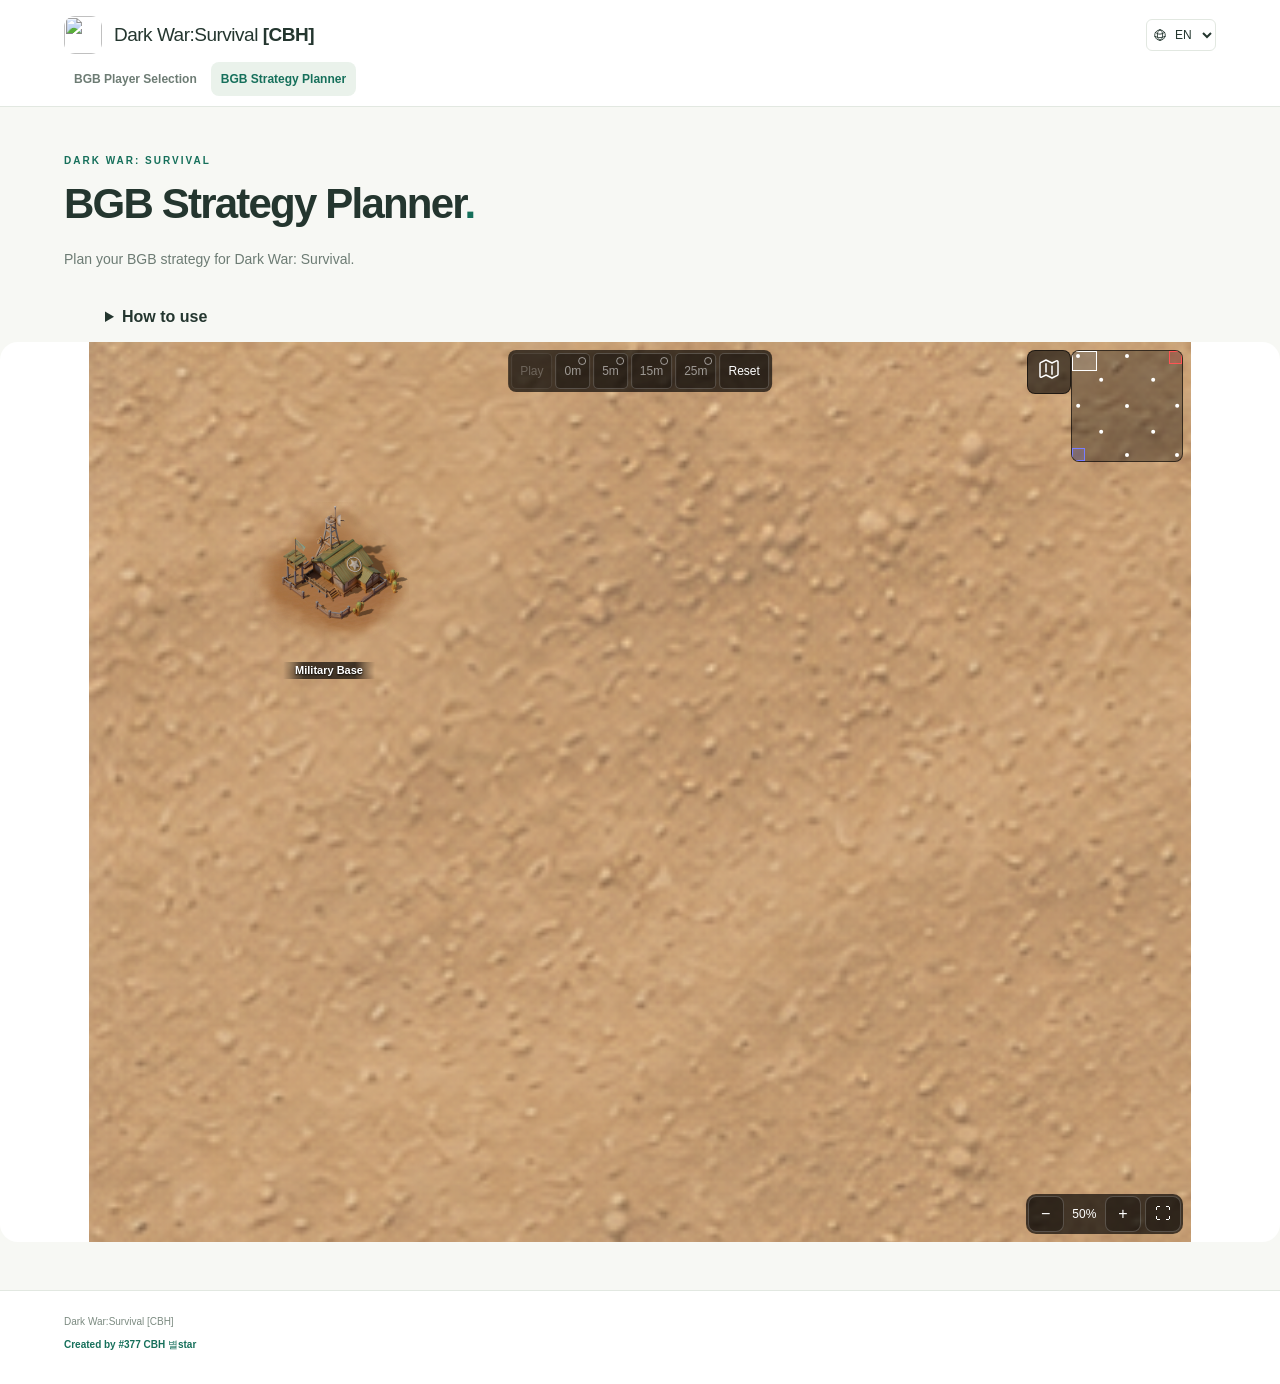
==== commit d2a05771: "fix(strategy): 지도 배경 확대 방식 원복 - 지도와 배경이 함께 확대되도록 복원하고 배포 파일 주소 버전 갱신" ====
--- a/strategy.html
+++ b/strategy.html
@@ -7,8 +7,8 @@
   <meta name="theme-color" content="#16705b">
   <title data-ko-text="BGB 전략 설계">BGB Strategy Planner</title>
   <link rel="icon" type="image/png" href="./images/favicon.png">
-  <link rel="stylesheet" href="./styles.css?v=20261114-1">
-  <script src="./language.js?v=20261114-1" defer></script>
+  <link rel="stylesheet" href="./styles.css?v=20261114-2">
+  <script src="./language.js?v=20261114-2" defer></script>
 </head>
 <body>
   <header class="site-header">
@@ -19,8 +19,8 @@
         <option value="en" lang="en" selected>EN</option>
       </select>
       <nav class="site-nav" aria-label="Site navigation" data-ko-aria-label="페이지 이동">
-        <a href="./index.html?v=20261114-1" data-ko-text="BGB 인원 선발">BGB Player Selection</a>
-        <a href="./strategy.html?v=20261114-1" aria-current="page" data-ko-text="BGB 전략 설계">BGB Strategy Planner</a>
+        <a href="./index.html?v=20261114-2" data-ko-text="BGB 인원 선발">BGB Player Selection</a>
+        <a href="./strategy.html?v=20261114-2" aria-current="page" data-ko-text="BGB 전략 설계">BGB Strategy Planner</a>
       </nav>
     </div>
   </header>
@@ -132,6 +132,6 @@
   <footer class="site-footer">
     <div class="page-shell site-footer-inner">Dark War:Survival [CBH]<br><span class="creator-credit" data-ko-text="제작 · #377 CBH 별star">Created by #377 CBH 별star</span></div>
   </footer>
-  <script defer src="./strategy.js?v=20261114-1"></script>
+  <script defer src="./strategy.js?v=20261114-2"></script>
 </body>
 </html>
--- a/styles.css
+++ b/styles.css
@@ -240,7 +240,7 @@
   cursor: grab;
   background:
     linear-gradient(#ffe8c240, #ffe8c240),
-    #ac805b url("./images/bgb-strategy/bgb-sand.png") center / var(--strategy-background-size, cover) repeat;
+    #ac805b url("./images/bgb-strategy/bgb-sand.png") center / cover;
 }
 .strategy-selection { position: absolute; width: var(--cell-size); height: var(--cell-size); border: 2px solid #fff2af; background: #ffdf851c; box-shadow: 0 0 8px 2px #ffd87a9c, inset 0 0 5px #ffdc88; pointer-events: none; }
 .strategy-selection::before, .strategy-selection::after { content: ''; position: absolute; }
